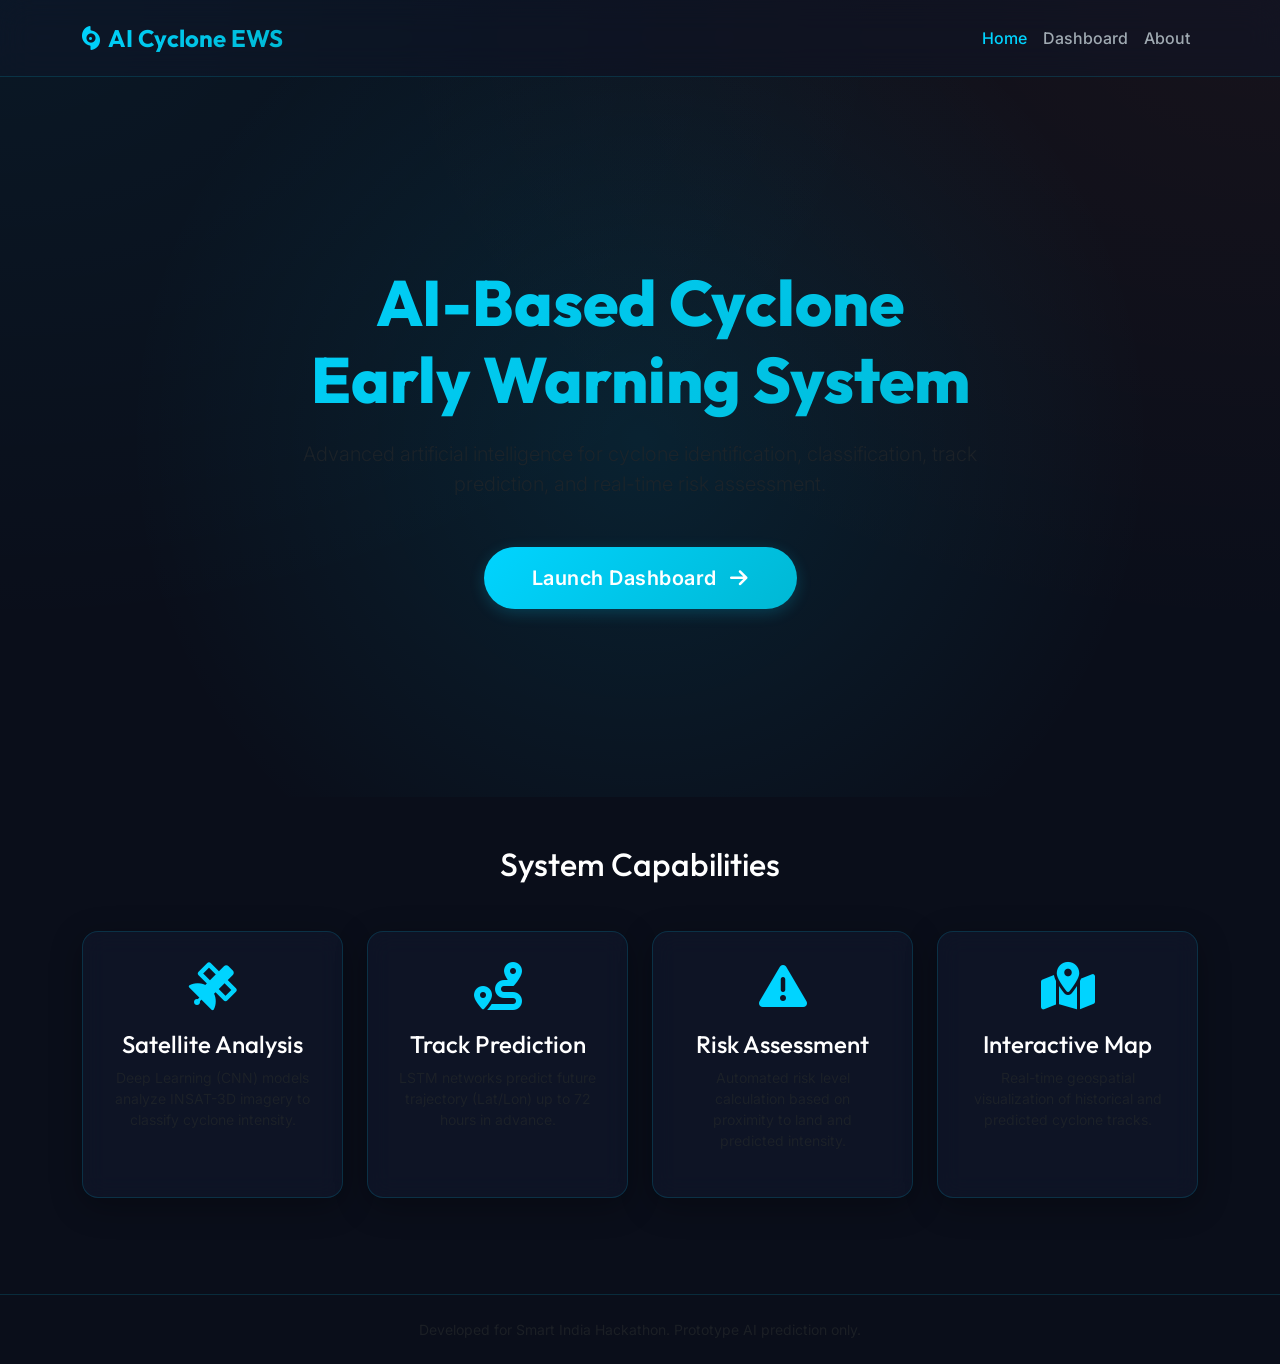
==== templates/index.html @ 35f4f4a5 "Add cyclone early warning system" ====
<!DOCTYPE html>
<html lang="en">
<head>
    <meta charset="UTF-8">
    <meta name="viewport" content="width=device-width, initial-scale=1.0">
    <title>AI Cyclone EWS | Home</title>
    <link href="https://fonts.googleapis.com/css2?family=Inter:wght@300;400;500;600&family=Outfit:wght@400;600;700;800&display=swap" rel="stylesheet">
    <link href="https://cdn.jsdelivr.net/npm/bootstrap@5.3.0/dist/css/bootstrap.min.css" rel="stylesheet">
    <link rel="stylesheet" href="https://cdnjs.cloudflare.com/ajax/libs/font-awesome/6.4.0/css/all.min.css" />
    <link rel="stylesheet" href="/static/css/style.css">
    <style>
        .hero-section {
            min-height: 80vh;
            display: flex;
            align-items: center;
            background: radial-gradient(circle at center, rgba(0,212,255,0.1) 0%, transparent 70%);
            position: relative;
            overflow: hidden;
        }
        .hero-title {
            font-size: 4rem;
            font-weight: 800;
            background: var(--gradient-primary);
            -webkit-background-clip: text;
            -webkit-text-fill-color: transparent;
            margin-bottom: 20px;
        }
        .feature-card {
            padding: 30px;
            height: 100%;
            text-align: center;
            transition: transform 0.3s ease;
        }
        .feature-icon {
            font-size: 3rem;
            color: var(--accent-cyan);
            margin-bottom: 20px;
        }
    </style>
</head>
<body>
    <!-- Navbar -->
    <nav class="navbar navbar-expand-lg navbar-dark navbar-glass sticky-top">
        <div class="container">
            <a class="navbar-brand" href="/">
                <i class="fa-solid fa-hurricane me-2 text-info"></i>AI Cyclone EWS
            </a>
            <button class="navbar-toggler" type="button" data-bs-toggle="collapse" data-bs-target="#navbarNav">
                <span class="navbar-toggler-icon"></span>
            </button>
            <div class="collapse navbar-collapse" id="navbarNav">
                <ul class="navbar-nav ms-auto">
                    <li class="nav-item"><a class="nav-link active" href="/">Home</a></li>
                    <li class="nav-item"><a class="nav-link" href="/dashboard">Dashboard</a></li>
                    <li class="nav-item"><a class="nav-link" href="/about">About</a></li>
                </ul>
            </div>
        </div>
    </nav>

    <!-- Hero -->
    <section class="hero-section text-center">
        <div class="container position-relative z-2">
            <h1 class="hero-title">AI-Based Cyclone<br>Early Warning System</h1>
            <p class="lead text-muted mb-5 mx-auto" style="max-width: 700px;">
                Advanced artificial intelligence for cyclone identification, classification, track prediction, and real-time risk assessment.
            </p>
            <a href="/dashboard" class="btn btn-gradient btn-lg px-5 py-3 rounded-pill">
                Launch Dashboard <i class="fa-solid fa-arrow-right ms-2"></i>
            </a>
        </div>
    </section>

    <!-- Features -->
    <section class="container py-5 mb-5">
        <h2 class="text-center mb-5">System Capabilities</h2>
        <div class="row g-4">
            <div class="col-md-3">
                <div class="glass-card feature-card">
                    <i class="fa-solid fa-satellite feature-icon"></i>
                    <h4>Satellite Analysis</h4>
                    <p class="text-muted small">Deep Learning (CNN) models analyze INSAT-3D imagery to classify cyclone intensity.</p>
                </div>
            </div>
            <div class="col-md-3">
                <div class="glass-card feature-card">
                    <i class="fa-solid fa-route feature-icon"></i>
                    <h4>Track Prediction</h4>
                    <p class="text-muted small">LSTM networks predict future trajectory (Lat/Lon) up to 72 hours in advance.</p>
                </div>
            </div>
            <div class="col-md-3">
                <div class="glass-card feature-card">
                    <i class="fa-solid fa-triangle-exclamation feature-icon"></i>
                    <h4>Risk Assessment</h4>
                    <p class="text-muted small">Automated risk level calculation based on proximity to land and predicted intensity.</p>
                </div>
            </div>
            <div class="col-md-3">
                <div class="glass-card feature-card">
                    <i class="fa-solid fa-map-location-dot feature-icon"></i>
                    <h4>Interactive Map</h4>
                    <p class="text-muted small">Real-time geospatial visualization of historical and predicted cyclone tracks.</p>
                </div>
            </div>
        </div>
    </section>

    <footer class="text-center py-4 border-top" style="border-color: var(--border-color)!important;">
        <div class="container">
            <p class="text-muted small mb-0">Developed for Smart India Hackathon. Prototype AI prediction only.</p>
        </div>
    </footer>

    <script src="https://cdn.jsdelivr.net/npm/bootstrap@5.3.0/dist/js/bootstrap.bundle.min.js"></script>
</body>
</html>
---- static/css/style.css ----
/* Professional dark-theme dashboard styling */

:root {
  --bg-main: #0a0e1a;
  --bg-card: rgba(16, 24, 43, 0.7);
  --bg-glass: rgba(16, 24, 43, 0.4);
  --accent-cyan: #00d4ff;
  --accent-teal: #00b8d4;
  --accent-orange: #ff6b35;
  --accent-red: #ff3366;
  --accent-green: #00e676;
  --accent-yellow: #ffd600;
  --text-main: #ffffff;
  --text-muted: #a0aab2;
  --border-color: rgba(0, 212, 255, 0.15);
  --gradient-primary: linear-gradient(135deg, var(--accent-cyan), var(--accent-teal));
  --gradient-warning: linear-gradient(135deg, var(--accent-orange), var(--accent-red));
  --font-body: 'Inter', sans-serif;
  --font-heading: 'Outfit', sans-serif;
}

body {
  background-color: var(--bg-main);
  color: var(--text-main);
  font-family: var(--font-body);
  background-image: 
    radial-gradient(at 0% 0%, rgba(0, 212, 255, 0.05) 0px, transparent 50%),
    radial-gradient(at 100% 0%, rgba(255, 107, 53, 0.05) 0px, transparent 50%);
  background-attachment: fixed;
  min-height: 100vh;
  overflow-x: hidden;
}

h1, h2, h3, h4, h5, h6, .navbar-brand {
  font-family: var(--font-heading);
}

/* Glassmorphism Cards */
.glass-card {
  background: var(--bg-card);
  backdrop-filter: blur(12px);
  -webkit-backdrop-filter: blur(12px);
  border: 1px solid var(--border-color);
  border-radius: 16px;
  box-shadow: 0 8px 32px 0 rgba(0, 0, 0, 0.3);
  transition: transform 0.3s ease, box-shadow 0.3s ease, border-color 0.3s ease;
}

.glass-card:hover {
  transform: translateY(-2px);
  box-shadow: 0 12px 40px 0 rgba(0, 212, 255, 0.1);
  border-color: rgba(0, 212, 255, 0.3);
}

/* Navbar */
.navbar-glass {
  background: var(--bg-glass);
  backdrop-filter: blur(16px);
  -webkit-backdrop-filter: blur(16px);
  border-bottom: 1px solid var(--border-color);
  padding: 15px 0;
}

.navbar-brand {
  font-weight: 700;
  font-size: 1.5rem;
  background: var(--gradient-primary);
  -webkit-background-clip: text;
  -webkit-text-fill-color: transparent;
}

.nav-link {
  color: var(--text-muted) !important;
  font-weight: 500;
  transition: color 0.3s ease;
}

.nav-link:hover, .nav-link.active {
  color: var(--accent-cyan) !important;
}

/* Buttons */
.btn-gradient {
  background: var(--gradient-primary);
  color: #fff;
  border: none;
  border-radius: 8px;
  padding: 10px 24px;
  font-weight: 600;
  letter-spacing: 0.5px;
  transition: all 0.3s ease;
  box-shadow: 0 4px 15px rgba(0, 212, 255, 0.2);
}

.btn-gradient:hover {
  transform: translateY(-2px);
  box-shadow: 0 6px 20px rgba(0, 212, 255, 0.4);
  color: #fff;
}

/* Status Cards Row */
.status-card {
  display: flex;
  align-items: center;
  padding: 1.25rem;
  height: 100%;
}

.status-icon {
  width: 50px;
  height: 50px;
  border-radius: 12px;
  display: flex;
  align-items: center;
  justify-content: center;
  font-size: 1.5rem;
  margin-right: 15px;
  background: rgba(255, 255, 255, 0.05);
}

.status-icon.cyan { color: var(--accent-cyan); background: rgba(0, 212, 255, 0.1); }
.status-icon.orange { color: var(--accent-orange); background: rgba(255, 107, 53, 0.1); }
.status-icon.yellow { color: var(--accent-yellow); background: rgba(255, 214, 0, 0.1); }
.status-icon.red { color: var(--accent-red); background: rgba(255, 51, 102, 0.1); }
.status-icon.green { color: var(--accent-green); background: rgba(0, 230, 118, 0.1); }

.status-info h6 {
  color: var(--text-muted);
  font-size: 0.85rem;
  text-transform: uppercase;
  letter-spacing: 1px;
  margin-bottom: 5px;
}

.status-info h3 {
  margin: 0;
  font-size: 1.5rem;
  font-weight: 600;
}

/* Map Container */
#cyclone-map {
  height: 550px;
  border-radius: 12px;
  width: 100%;
  background-color: #050811;
  z-index: 1;
}

/* Chart Container */
.chart-container {
  position: relative;
  height: 250px;
  width: 100%;
  padding: 10px;
}

/* Drag and Drop Upload Area */
.upload-area {
  border: 2px dashed var(--border-color);
  border-radius: 12px;
  padding: 30px;
  text-align: center;
  transition: all 0.3s ease;
  cursor: pointer;
  background: rgba(0, 212, 255, 0.02);
}

.upload-area:hover, .upload-area.dragover {
  border-color: var(--accent-cyan);
  background: rgba(0, 212, 255, 0.05);
}

.upload-icon {
  font-size: 3rem;
  color: var(--accent-cyan);
  margin-bottom: 15px;
}

#imagePreviewContainer {
  margin-top: 15px;
  display: none;
}

#imagePreview {
  max-width: 100%;
  max-height: 250px;
  border-radius: 8px;
  box-shadow: 0 4px 12px rgba(0, 0, 0, 0.2);
}

/* Warning Panel */
.warning-panel {
  border: 1px solid var(--accent-orange);
  background: linear-gradient(180deg, rgba(255, 107, 53, 0.1) 0%, rgba(16, 24, 43, 0.7) 100%);
  position: relative;
  overflow: hidden;
}

.warning-panel::before {
  content: '';
  position: absolute;
  top: 0;
  left: 0;
  width: 100%;
  height: 3px;
  background: var(--gradient-warning);
}

/* Table Styling */
.table-dark {
  background-color: transparent;
  color: var(--text-main);
}
.table-dark th {
  border-bottom: 1px solid var(--border-color);
  color: var(--text-muted);
  font-weight: 500;
  font-size: 0.85rem;
  text-transform: uppercase;
}
.table-dark td {
  border-bottom: 1px solid rgba(255, 255, 255, 0.05);
  vertical-align: middle;
}
.table-dark tbody tr:hover {
  background-color: rgba(255, 255, 255, 0.03);
}

/* Disclaimer & Banners */
.disclaimer-banner {
  background: rgba(0, 0, 0, 0.5);
  border-bottom: 1px solid var(--border-color);
  padding: 8px 0;
  font-size: 0.85rem;
  text-align: center;
  color: var(--text-muted);
}

.demo-banner {
  background: rgba(255, 214, 0, 0.15);
  border-left: 4px solid var(--accent-yellow);
  color: var(--accent-yellow);
  padding: 10px 15px;
  border-radius: 4px;
  font-weight: 500;
  margin-bottom: 20px;
}

/* Progress Bars */
.progress {
  height: 8px;
  background-color: rgba(255, 255, 255, 0.1);
  border-radius: 4px;
}
.progress-bar {
  background: var(--gradient-primary);
  border-radius: 4px;
}

/* Animations */
@keyframes pulse-red {
  0% { box-shadow: 0 0 0 0 rgba(255, 51, 102, 0.7); }
  70% { box-shadow: 0 0 0 15px rgba(255, 51, 102, 0); }
  100% { box-shadow: 0 0 0 0 rgba(255, 51, 102, 0); }
}

.pulse-high {
  animation: pulse-red 2s infinite;
  border-radius: 50%;
}

/* Custom Scrollbar */
::-webkit-scrollbar {
  width: 8px;
  height: 8px;
}
::-webkit-scrollbar-track {
  background: var(--bg-main);
}
::-webkit-scrollbar-thumb {
  background: rgba(255, 255, 255, 0.2);
  border-radius: 4px;
}
::-webkit-scrollbar-thumb:hover {
  background: var(--accent-cyan);
}

/* Form Controls */
.form-select, .form-control {
  background-color: rgba(0, 0, 0, 0.2);
  border: 1px solid var(--border-color);
  color: #fff;
}
.form-select:focus, .form-control:focus {
  background-color: rgba(0, 0, 0, 0.3);
  border-color: var(--accent-cyan);
  box-shadow: 0 0 0 0.25rem rgba(0, 212, 255, 0.25);
  color: #fff;
}
.form-select option {
  background-color: var(--bg-main);
  color: #fff;
}

/* Toast */
.toast-container {
  z-index: 1060;
}
.toast {
  background: var(--bg-card);
  backdrop-filter: blur(12px);
  border: 1px solid var(--border-color);
  color: white;
}
.toast-header {
  background: rgba(0, 0, 0, 0.2);
  color: white;
  border-bottom: 1px solid rgba(255, 255, 255, 0.1);
}

/* Custom Risk Badges */
.badge-risk-low { background-color: rgba(0, 230, 118, 0.2); color: var(--accent-green); border: 1px solid var(--accent-green); }
.badge-risk-moderate { background-color: rgba(255, 214, 0, 0.2); color: var(--accent-yellow); border: 1px solid var(--accent-yellow); }
.badge-risk-high { background-color: rgba(255, 107, 53, 0.2); color: var(--accent-orange); border: 1px solid var(--accent-orange); }
.badge-risk-extreme { background-color: rgba(255, 51, 102, 0.2); color: var(--accent-red); border: 1px solid var(--accent-red); }

/* Loaders */
.spinner-border {
  width: 1.5rem;
  height: 1.5rem;
  border-width: 0.2em;
}

/* Media Queries */
@media (max-width: 768px) {
  .status-card { margin-bottom: 15px; }
  #cyclone-map { height: 400px; }
}
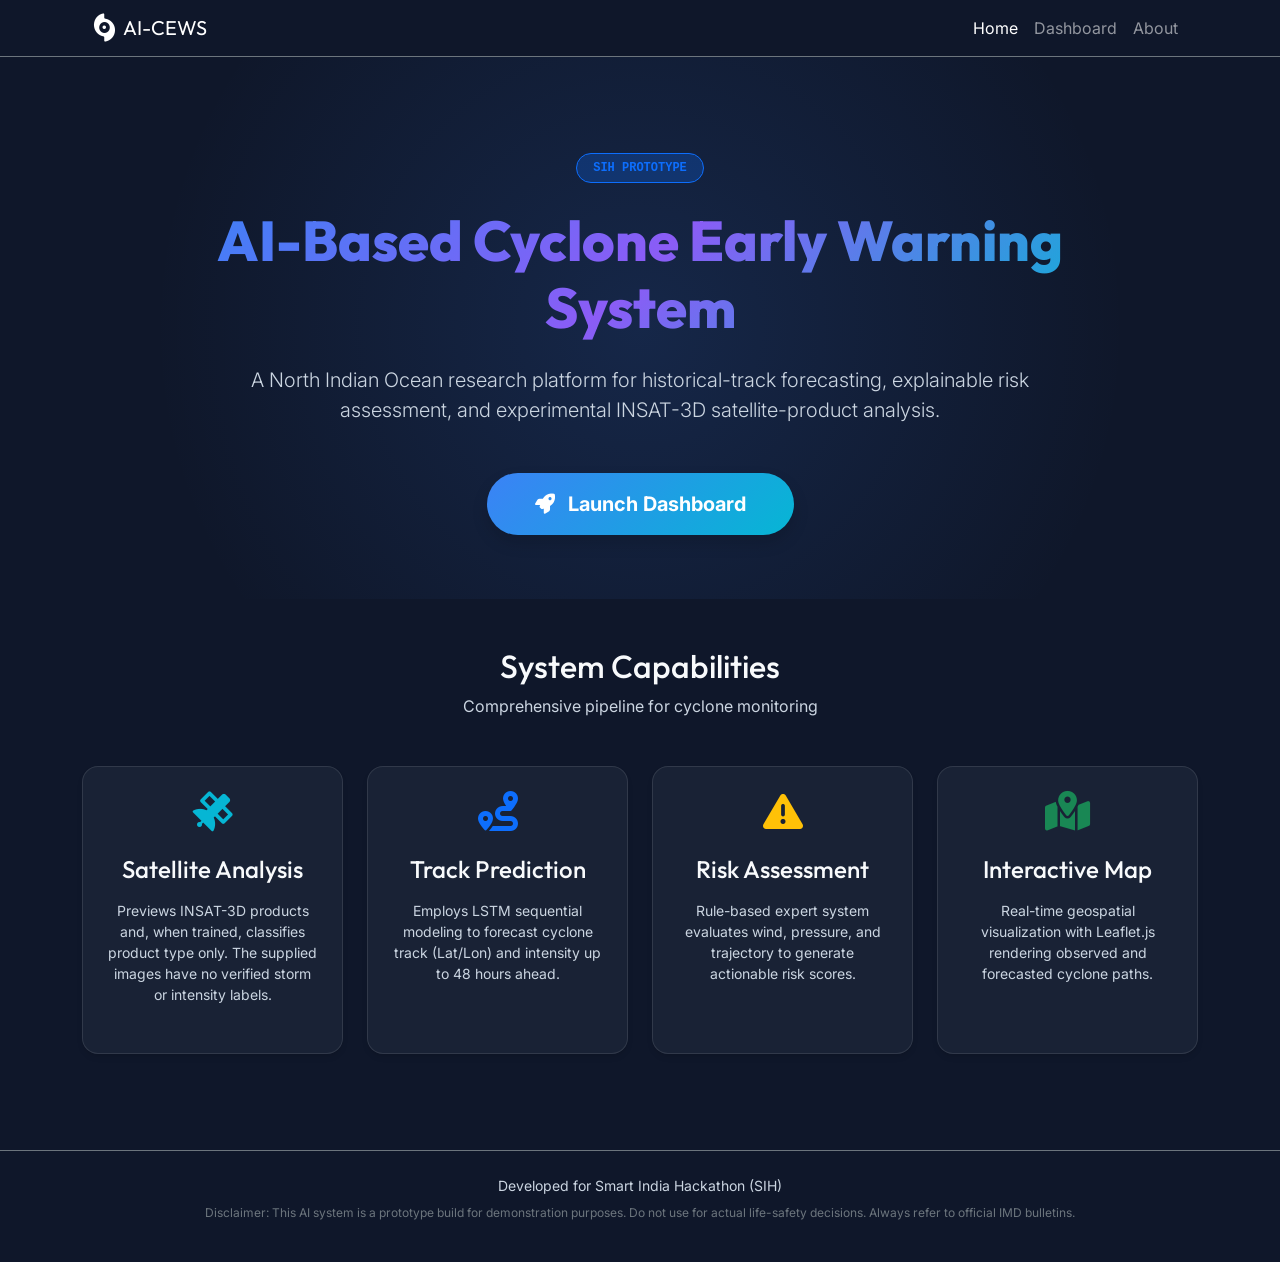
==== commit c623a66a: "Update cyclone warning system" ====
--- a/templates/index.html
+++ b/templates/index.html
@@ -3,53 +3,34 @@
 <head>
     <meta charset="UTF-8">
     <meta name="viewport" content="width=device-width, initial-scale=1.0">
-    <title>AI Cyclone EWS | Home</title>
-    <link href="https://fonts.googleapis.com/css2?family=Inter:wght@300;400;500;600&family=Outfit:wght@400;600;700;800&display=swap" rel="stylesheet">
+    <title>AI Cyclone Early Warning System - Home</title>
+    
+    <!-- Fonts -->
+    <link href="https://fonts.googleapis.com/css2?family=Inter:wght@300;400;500;600;700&family=Outfit:wght@400;600;800&display=swap" rel="stylesheet">
+    
+    <!-- Bootstrap CSS -->
     <link href="https://cdn.jsdelivr.net/npm/bootstrap@5.3.0/dist/css/bootstrap.min.css" rel="stylesheet">
-    <link rel="stylesheet" href="https://cdnjs.cloudflare.com/ajax/libs/font-awesome/6.4.0/css/all.min.css" />
+    
+    <!-- Font Awesome -->
+    <link rel="stylesheet" href="https://cdnjs.cloudflare.com/ajax/libs/font-awesome/6.4.0/css/all.min.css">
+    
+    <!-- Custom CSS -->
     <link rel="stylesheet" href="/static/css/style.css">
-    <style>
-        .hero-section {
-            min-height: 80vh;
-            display: flex;
-            align-items: center;
-            background: radial-gradient(circle at center, rgba(0,212,255,0.1) 0%, transparent 70%);
-            position: relative;
-            overflow: hidden;
-        }
-        .hero-title {
-            font-size: 4rem;
-            font-weight: 800;
-            background: var(--gradient-primary);
-            -webkit-background-clip: text;
-            -webkit-text-fill-color: transparent;
-            margin-bottom: 20px;
-        }
-        .feature-card {
-            padding: 30px;
-            height: 100%;
-            text-align: center;
-            transition: transform 0.3s ease;
-        }
-        .feature-icon {
-            font-size: 3rem;
-            color: var(--accent-cyan);
-            margin-bottom: 20px;
-        }
-    </style>
 </head>
 <body>
+
     <!-- Navbar -->
-    <nav class="navbar navbar-expand-lg navbar-dark navbar-glass sticky-top">
-        <div class="container">
-            <a class="navbar-brand" href="/">
-                <i class="fa-solid fa-hurricane me-2 text-info"></i>AI Cyclone EWS
+    <nav class="navbar navbar-expand-lg navbar-dark bg-darker border-bottom border-secondary">
+        <div class="container px-4">
+            <a class="navbar-brand brand-font d-flex align-items-center" href="/">
+                <i class="fas fa-hurricane text-cyan me-2 fs-3"></i>
+                AI-CEWS
             </a>
             <button class="navbar-toggler" type="button" data-bs-toggle="collapse" data-bs-target="#navbarNav">
                 <span class="navbar-toggler-icon"></span>
             </button>
             <div class="collapse navbar-collapse" id="navbarNav">
-                <ul class="navbar-nav ms-auto">
+                <ul class="navbar-nav ms-auto mb-2 mb-lg-0">
                     <li class="nav-item"><a class="nav-link active" href="/">Home</a></li>
                     <li class="nav-item"><a class="nav-link" href="/dashboard">Dashboard</a></li>
                     <li class="nav-item"><a class="nav-link" href="/about">About</a></li>
@@ -58,57 +39,78 @@
         </div>
     </nav>
 
-    <!-- Hero -->
-    <section class="hero-section text-center">
-        <div class="container position-relative z-2">
-            <h1 class="hero-title">AI-Based Cyclone<br>Early Warning System</h1>
-            <p class="lead text-muted mb-5 mx-auto" style="max-width: 700px;">
-                Advanced artificial intelligence for cyclone identification, classification, track prediction, and real-time risk assessment.
-            </p>
-            <a href="/dashboard" class="btn btn-gradient btn-lg px-5 py-3 rounded-pill">
-                Launch Dashboard <i class="fa-solid fa-arrow-right ms-2"></i>
-            </a>
-        </div>
-    </section>
-
-    <!-- Features -->
-    <section class="container py-5 mb-5">
-        <h2 class="text-center mb-5">System Capabilities</h2>
-        <div class="row g-4">
-            <div class="col-md-3">
-                <div class="glass-card feature-card">
-                    <i class="fa-solid fa-satellite feature-icon"></i>
-                    <h4>Satellite Analysis</h4>
-                    <p class="text-muted small">Deep Learning (CNN) models analyze INSAT-3D imagery to classify cyclone intensity.</p>
-                </div>
-            </div>
-            <div class="col-md-3">
-                <div class="glass-card feature-card">
-                    <i class="fa-solid fa-route feature-icon"></i>
-                    <h4>Track Prediction</h4>
-                    <p class="text-muted small">LSTM networks predict future trajectory (Lat/Lon) up to 72 hours in advance.</p>
-                </div>
-            </div>
-            <div class="col-md-3">
-                <div class="glass-card feature-card">
-                    <i class="fa-solid fa-triangle-exclamation feature-icon"></i>
-                    <h4>Risk Assessment</h4>
-                    <p class="text-muted small">Automated risk level calculation based on proximity to land and predicted intensity.</p>
-                </div>
-            </div>
-            <div class="col-md-3">
-                <div class="glass-card feature-card">
-                    <i class="fa-solid fa-map-location-dot feature-icon"></i>
-                    <h4>Interactive Map</h4>
-                    <p class="text-muted small">Real-time geospatial visualization of historical and predicted cyclone tracks.</p>
+    <!-- Hero Section -->
+    <section class="hero-section">
+        <div class="container">
+            <div class="row justify-content-center">
+                <div class="col-lg-10">
+                    <span class="badge bg-primary bg-opacity-25 text-primary border border-primary rounded-pill px-3 py-2 mb-4 font-monospace">
+                        SIH PROTOTYPE
+                    </span>
+                    <h1 class="hero-title brand-font">AI-Based Cyclone Early Warning System</h1>
+                    <p class="lead text-muted mb-5 mx-auto" style="max-width: 800px;">
+                        A North Indian Ocean research platform for historical-track forecasting, explainable risk assessment, and experimental INSAT-3D satellite-product analysis.
+                    </p>
+                    <a href="/dashboard" class="btn btn-gradient btn-lg px-5 py-3 fw-bold rounded-pill shadow">
+                        <i class="fas fa-rocket me-2"></i> Launch Dashboard
+                    </a>
                 </div>
             </div>
         </div>
     </section>
 
-    <footer class="text-center py-4 border-top" style="border-color: var(--border-color)!important;">
+    <!-- Features Section -->
+    <section class="py-5">
         <div class="container">
-            <p class="text-muted small mb-0">Developed for Smart India Hackathon. Prototype AI prediction only.</p>
+            <div class="text-center mb-5">
+                <h2 class="brand-font">System Capabilities</h2>
+                <p class="text-muted">Comprehensive pipeline for cyclone monitoring</p>
+            </div>
+            
+            <div class="row g-4">
+                <div class="col-md-6 col-lg-3">
+                    <div class="glass-card feature-card text-center">
+                        <i class="fas fa-satellite feature-icon"></i>
+                        <h4 class="brand-font mb-3">Satellite Analysis</h4>
+                        <p class="text-muted small mb-0">Previews INSAT-3D products and, when trained, classifies product type only. The supplied images have no verified storm or intensity labels.</p>
+                    </div>
+                </div>
+                
+                <div class="col-md-6 col-lg-3">
+                    <div class="glass-card feature-card text-center">
+                        <i class="fas fa-route feature-icon text-primary"></i>
+                        <h4 class="brand-font mb-3">Track Prediction</h4>
+                        <p class="text-muted small mb-0">Employs LSTM sequential modeling to forecast cyclone track (Lat/Lon) and intensity up to 48 hours ahead.</p>
+                    </div>
+                </div>
+                
+                <div class="col-md-6 col-lg-3">
+                    <div class="glass-card feature-card text-center">
+                        <i class="fas fa-triangle-exclamation feature-icon text-warning"></i>
+                        <h4 class="brand-font mb-3">Risk Assessment</h4>
+                        <p class="text-muted small mb-0">Rule-based expert system evaluates wind, pressure, and trajectory to generate actionable risk scores.</p>
+                    </div>
+                </div>
+                
+                <div class="col-md-6 col-lg-3">
+                    <div class="glass-card feature-card text-center">
+                        <i class="fas fa-map-location-dot feature-icon text-success"></i>
+                        <h4 class="brand-font mb-3">Interactive Map</h4>
+                        <p class="text-muted small mb-0">Real-time geospatial visualization with Leaflet.js rendering observed and forecasted cyclone paths.</p>
+                    </div>
+                </div>
+            </div>
+        </div>
+    </section>
+
+    <!-- Footer -->
+    <footer class="bg-darker border-top border-secondary py-4 mt-5">
+        <div class="container text-center">
+            <p class="text-muted small mb-2">Developed for Smart India Hackathon (SIH)</p>
+            <p class="text-secondary" style="font-size: 0.75rem;">
+                Disclaimer: This AI system is a prototype build for demonstration purposes. 
+                Do not use for actual life-safety decisions. Always refer to official IMD bulletins.
+            </p>
         </div>
     </footer>
 
--- a/static/css/style.css
+++ b/static/css/style.css
@@ -1,339 +1,244 @@
-/* Professional dark-theme dashboard styling */
-
 :root {
-  --bg-main: #0a0e1a;
-  --bg-card: rgba(16, 24, 43, 0.7);
-  --bg-glass: rgba(16, 24, 43, 0.4);
-  --accent-cyan: #00d4ff;
-  --accent-teal: #00b8d4;
-  --accent-orange: #ff6b35;
-  --accent-red: #ff3366;
-  --accent-green: #00e676;
-  --accent-yellow: #ffd600;
-  --text-main: #ffffff;
-  --text-muted: #a0aab2;
-  --border-color: rgba(0, 212, 255, 0.15);
-  --gradient-primary: linear-gradient(135deg, var(--accent-cyan), var(--accent-teal));
-  --gradient-warning: linear-gradient(135deg, var(--accent-orange), var(--accent-red));
-  --font-body: 'Inter', sans-serif;
-  --font-heading: 'Outfit', sans-serif;
+  --bg-dark: #0f172a;
+  --bg-darker: #020617;
+  --card-bg: rgba(30, 41, 59, 0.7);
+  --border-color: rgba(255, 255, 255, 0.1);
+  --text-main: #f8fafc;
+  --text-muted: #cbd5e1;
+  --accent-blue: #3b82f6;
+  --accent-cyan: #06b6d4;
+  --accent-purple: #8b5cf6;
+  --success: #10b981;
+  --warning: #f59e0b;
+  --danger: #ef4444;
+}
+
+/* Keep all application copy legible on the cyclone dark theme. */
+.text-dark {
+  color: var(--text-main) !important;
+}
+
+/* Bootstrap's .text-muted uses --bs-secondary-color, which can resolve to a
+   dark value in some browser/theme combinations.  These labels sit on navy
+   cards, so always give them a readable light value. */
+.text-muted,
+.form-label.text-muted,
+.nav-link.text-muted {
+  color: var(--text-muted) !important;
+  opacity: 1 !important;
+}
+
+.card-title.text-muted,
+.glass-card .row.text-muted {
+  color: #e2e8f0 !important;
+}
+
+.prototype-alert {
+  background: #7c3d00;
+  color: #fff7ed;
+  border-bottom: 1px solid #f59e0b;
+}
+
+/* Leaflet creates its own light surfaces; explicitly avoid default near-black
+   copy so map popups match the application palette. */
+.leaflet-popup-content-wrapper,
+.leaflet-popup-tip,
+.leaflet-control-layers {
+  background: #172033;
+  color: var(--text-main);
+}
+.leaflet-popup-content,
+.leaflet-control-layers label {
+  color: var(--text-main);
 }
 
 body {
-  background-color: var(--bg-main);
-  color: var(--text-main);
-  font-family: var(--font-body);
-  background-image: 
-    radial-gradient(at 0% 0%, rgba(0, 212, 255, 0.05) 0px, transparent 50%),
-    radial-gradient(at 100% 0%, rgba(255, 107, 53, 0.05) 0px, transparent 50%);
-  background-attachment: fixed;
-  min-height: 100vh;
-  overflow-x: hidden;
-}
-
-h1, h2, h3, h4, h5, h6, .navbar-brand {
-  font-family: var(--font-heading);
-}
-
-/* Glassmorphism Cards */
+  background-color: var(--bg-dark);
+  color: var(--text-main);
+  font-family: 'Inter', sans-serif;
+  scroll-behavior: smooth;
+  margin: 0;
+  padding: 0;
+}
+
+h1, h2, h3, h4, h5, h6, .brand-font {
+  font-family: 'Outfit', sans-serif;
+}
+
+.system-header {
+  text-align: center;
+  padding: 2rem 0 1rem;
+  background: linear-gradient(to bottom, var(--bg-darker), transparent);
+}
+
 .glass-card {
-  background: var(--bg-card);
-  backdrop-filter: blur(12px);
-  -webkit-backdrop-filter: blur(12px);
+  background: var(--card-bg);
+  backdrop-filter: blur(10px);
+  -webkit-backdrop-filter: blur(10px);
   border: 1px solid var(--border-color);
-  border-radius: 16px;
-  box-shadow: 0 8px 32px 0 rgba(0, 0, 0, 0.3);
-  transition: transform 0.3s ease, box-shadow 0.3s ease, border-color 0.3s ease;
+  border-radius: 1rem;
+  box-shadow: 0 4px 6px -1px rgba(0, 0, 0, 0.1), 0 2px 4px -1px rgba(0, 0, 0, 0.06);
+  padding: 1.5rem;
+  margin-bottom: 1.5rem;
+  transition: transform 0.3s ease, box-shadow 0.3s ease;
 }
 
 .glass-card:hover {
   transform: translateY(-2px);
-  box-shadow: 0 12px 40px 0 rgba(0, 212, 255, 0.1);
-  border-color: rgba(0, 212, 255, 0.3);
-}
-
-/* Navbar */
-.navbar-glass {
-  background: var(--bg-glass);
-  backdrop-filter: blur(16px);
-  -webkit-backdrop-filter: blur(16px);
-  border-bottom: 1px solid var(--border-color);
-  padding: 15px 0;
-}
-
-.navbar-brand {
-  font-weight: 700;
-  font-size: 1.5rem;
-  background: var(--gradient-primary);
-  -webkit-background-clip: text;
-  -webkit-text-fill-color: transparent;
-}
-
-.nav-link {
-  color: var(--text-muted) !important;
-  font-weight: 500;
-  transition: color 0.3s ease;
-}
-
-.nav-link:hover, .nav-link.active {
-  color: var(--accent-cyan) !important;
-}
-
-/* Buttons */
-.btn-gradient {
-  background: var(--gradient-primary);
-  color: #fff;
-  border: none;
-  border-radius: 8px;
-  padding: 10px 24px;
-  font-weight: 600;
-  letter-spacing: 0.5px;
-  transition: all 0.3s ease;
-  box-shadow: 0 4px 15px rgba(0, 212, 255, 0.2);
-}
-
-.btn-gradient:hover {
-  transform: translateY(-2px);
-  box-shadow: 0 6px 20px rgba(0, 212, 255, 0.4);
-  color: #fff;
-}
-
-/* Status Cards Row */
+  box-shadow: 0 10px 15px -3px rgba(0, 0, 0, 0.1), 0 4px 6px -2px rgba(0, 0, 0, 0.05);
+}
+
 .status-card {
   display: flex;
   align-items: center;
-  padding: 1.25rem;
-  height: 100%;
+  gap: 1rem;
 }
 
 .status-icon {
-  width: 50px;
-  height: 50px;
+  width: 48px;
+  height: 48px;
   border-radius: 12px;
   display: flex;
   align-items: center;
   justify-content: center;
   font-size: 1.5rem;
-  margin-right: 15px;
   background: rgba(255, 255, 255, 0.05);
 }
 
-.status-icon.cyan { color: var(--accent-cyan); background: rgba(0, 212, 255, 0.1); }
-.status-icon.orange { color: var(--accent-orange); background: rgba(255, 107, 53, 0.1); }
-.status-icon.yellow { color: var(--accent-yellow); background: rgba(255, 214, 0, 0.1); }
-.status-icon.red { color: var(--accent-red); background: rgba(255, 51, 102, 0.1); }
-.status-icon.green { color: var(--accent-green); background: rgba(0, 230, 118, 0.1); }
-
-.status-info h6 {
-  color: var(--text-muted);
-  font-size: 0.85rem;
+.btn-gradient {
+  background: linear-gradient(135deg, var(--accent-blue), var(--accent-cyan));
+  color: white;
+  border: none;
+  transition: all 0.3s ease;
+}
+
+.btn-gradient:hover {
+  background: linear-gradient(135deg, var(--accent-cyan), var(--accent-blue));
+  transform: scale(1.02);
+  color: white;
+}
+
+.upload-area {
+  border: 2px dashed var(--border-color);
+  border-radius: 1rem;
+  padding: 2rem;
+  text-align: center;
+  cursor: pointer;
+  transition: all 0.3s ease;
+  background: rgba(255,255,255,0.02);
+}
+
+.upload-area:hover, .upload-area.drag-over {
+  border-color: var(--accent-blue);
+  background: rgba(59, 130, 246, 0.1);
+}
+
+.warning-panel {
+  border-left: 4px solid var(--warning);
+  background: rgba(245, 158, 11, 0.1);
+  padding: 1.25rem;
+  border-radius: 0 0.5rem 0.5rem 0;
+  margin-bottom: 1rem;
+}
+
+.warning-panel.danger {
+  border-left-color: var(--danger);
+  background: rgba(239, 68, 68, 0.1);
+}
+
+.warning-panel.success {
+  border-left-color: var(--success);
+  background: rgba(16, 185, 129, 0.1);
+}
+
+/* Hero Section */
+.hero-section {
+  padding: 6rem 0 4rem;
+  text-align: center;
+  background: radial-gradient(circle at center, rgba(59, 130, 246, 0.15) 0%, transparent 70%);
+}
+
+.hero-title {
+  font-size: 3.5rem;
+  font-weight: 800;
+  background: linear-gradient(135deg, var(--accent-blue), var(--accent-purple), var(--accent-cyan));
+  -webkit-background-clip: text;
+  -webkit-text-fill-color: transparent;
+  margin-bottom: 1.5rem;
+}
+
+.feature-card {
+  height: 100%;
+}
+
+.feature-icon {
+  font-size: 2.5rem;
+  color: var(--accent-cyan);
+  margin-bottom: 1.5rem;
+}
+
+.badge-demo {
+  background: linear-gradient(135deg, #f59e0b, #ef4444);
+  color: white;
+  padding: 0.35em 0.65em;
+  font-size: 0.75em;
+  font-weight: 700;
+  border-radius: 0.25rem;
   text-transform: uppercase;
   letter-spacing: 1px;
-  margin-bottom: 5px;
-}
-
-.status-info h3 {
-  margin: 0;
-  font-size: 1.5rem;
-  font-weight: 600;
-}
-
-/* Map Container */
+}
+
+@keyframes pulse-red {
+  0% { box-shadow: 0 0 0 0 rgba(239, 68, 68, 0.7); }
+  70% { box-shadow: 0 0 0 10px rgba(239, 68, 68, 0); }
+  100% { box-shadow: 0 0 0 0 rgba(239, 68, 68, 0); }
+}
+
+.pulse-red-element {
+  animation: pulse-red 2s infinite;
+  border-radius: 50%;
+}
+
 #cyclone-map {
   height: 550px;
-  border-radius: 12px;
   width: 100%;
-  background-color: #050811;
+  border-radius: 0.5rem;
   z-index: 1;
 }
 
-/* Chart Container */
-.chart-container {
-  position: relative;
-  height: 250px;
-  width: 100%;
-  padding: 10px;
-}
-
-/* Drag and Drop Upload Area */
-.upload-area {
-  border: 2px dashed var(--border-color);
-  border-radius: 12px;
-  padding: 30px;
-  text-align: center;
-  transition: all 0.3s ease;
-  cursor: pointer;
-  background: rgba(0, 212, 255, 0.02);
-}
-
-.upload-area:hover, .upload-area.dragover {
-  border-color: var(--accent-cyan);
-  background: rgba(0, 212, 255, 0.05);
-}
-
-.upload-icon {
-  font-size: 3rem;
-  color: var(--accent-cyan);
-  margin-bottom: 15px;
-}
-
+/* Image preview styling */
 #imagePreviewContainer {
-  margin-top: 15px;
-  display: none;
+  margin-top: 1rem;
+  text-align: center;
 }
 
 #imagePreview {
   max-width: 100%;
-  max-height: 250px;
-  border-radius: 8px;
-  box-shadow: 0 4px 12px rgba(0, 0, 0, 0.2);
-}
-
-/* Warning Panel */
-.warning-panel {
-  border: 1px solid var(--accent-orange);
-  background: linear-gradient(180deg, rgba(255, 107, 53, 0.1) 0%, rgba(16, 24, 43, 0.7) 100%);
-  position: relative;
-  overflow: hidden;
-}
-
-.warning-panel::before {
-  content: '';
-  position: absolute;
-  top: 0;
-  left: 0;
-  width: 100%;
-  height: 3px;
-  background: var(--gradient-warning);
-}
-
-/* Table Styling */
-.table-dark {
+  max-height: 300px;
+  border-radius: 0.5rem;
+}
+
+/* Table styling for dark theme */
+.table-dark-custom {
+  color: var(--text-main);
   background-color: transparent;
-  color: var(--text-main);
-}
-.table-dark th {
+}
+.table-dark-custom th {
   border-bottom: 1px solid var(--border-color);
   color: var(--text-muted);
-  font-weight: 500;
-  font-size: 0.85rem;
-  text-transform: uppercase;
-}
-.table-dark td {
-  border-bottom: 1px solid rgba(255, 255, 255, 0.05);
+  font-weight: 600;
+}
+.table-dark-custom td {
+  border-bottom: 1px solid var(--border-color);
   vertical-align: middle;
 }
-.table-dark tbody tr:hover {
-  background-color: rgba(255, 255, 255, 0.03);
-}
-
-/* Disclaimer & Banners */
-.disclaimer-banner {
-  background: rgba(0, 0, 0, 0.5);
-  border-bottom: 1px solid var(--border-color);
-  padding: 8px 0;
-  font-size: 0.85rem;
-  text-align: center;
-  color: var(--text-muted);
-}
-
-.demo-banner {
-  background: rgba(255, 214, 0, 0.15);
-  border-left: 4px solid var(--accent-yellow);
-  color: var(--accent-yellow);
-  padding: 10px 15px;
-  border-radius: 4px;
-  font-weight: 500;
-  margin-bottom: 20px;
-}
-
-/* Progress Bars */
-.progress {
-  height: 8px;
-  background-color: rgba(255, 255, 255, 0.1);
-  border-radius: 4px;
-}
-.progress-bar {
-  background: var(--gradient-primary);
-  border-radius: 4px;
-}
-
-/* Animations */
-@keyframes pulse-red {
-  0% { box-shadow: 0 0 0 0 rgba(255, 51, 102, 0.7); }
-  70% { box-shadow: 0 0 0 15px rgba(255, 51, 102, 0); }
-  100% { box-shadow: 0 0 0 0 rgba(255, 51, 102, 0); }
-}
-
-.pulse-high {
-  animation: pulse-red 2s infinite;
-  border-radius: 50%;
-}
-
-/* Custom Scrollbar */
-::-webkit-scrollbar {
-  width: 8px;
-  height: 8px;
-}
-::-webkit-scrollbar-track {
-  background: var(--bg-main);
-}
-::-webkit-scrollbar-thumb {
-  background: rgba(255, 255, 255, 0.2);
-  border-radius: 4px;
-}
-::-webkit-scrollbar-thumb:hover {
-  background: var(--accent-cyan);
-}
-
-/* Form Controls */
-.form-select, .form-control {
-  background-color: rgba(0, 0, 0, 0.2);
-  border: 1px solid var(--border-color);
-  color: #fff;
-}
-.form-select:focus, .form-control:focus {
-  background-color: rgba(0, 0, 0, 0.3);
-  border-color: var(--accent-cyan);
-  box-shadow: 0 0 0 0.25rem rgba(0, 212, 255, 0.25);
-  color: #fff;
-}
-.form-select option {
-  background-color: var(--bg-main);
-  color: #fff;
-}
-
-/* Toast */
-.toast-container {
-  z-index: 1060;
-}
-.toast {
-  background: var(--bg-card);
-  backdrop-filter: blur(12px);
-  border: 1px solid var(--border-color);
-  color: white;
-}
-.toast-header {
-  background: rgba(0, 0, 0, 0.2);
-  color: white;
-  border-bottom: 1px solid rgba(255, 255, 255, 0.1);
-}
-
-/* Custom Risk Badges */
-.badge-risk-low { background-color: rgba(0, 230, 118, 0.2); color: var(--accent-green); border: 1px solid var(--accent-green); }
-.badge-risk-moderate { background-color: rgba(255, 214, 0, 0.2); color: var(--accent-yellow); border: 1px solid var(--accent-yellow); }
-.badge-risk-high { background-color: rgba(255, 107, 53, 0.2); color: var(--accent-orange); border: 1px solid var(--accent-orange); }
-.badge-risk-extreme { background-color: rgba(255, 51, 102, 0.2); color: var(--accent-red); border: 1px solid var(--accent-red); }
-
-/* Loaders */
-.spinner-border {
-  width: 1.5rem;
-  height: 1.5rem;
-  border-width: 0.2em;
-}
-
-/* Media Queries */
+
+/* Responsive adjustments */
 @media (max-width: 768px) {
-  .status-card { margin-bottom: 15px; }
-  #cyclone-map { height: 400px; }
-}
+  .hero-title {
+    font-size: 2.5rem;
+  }
+  .system-header {
+    padding: 1rem 0;
+  }
+}
